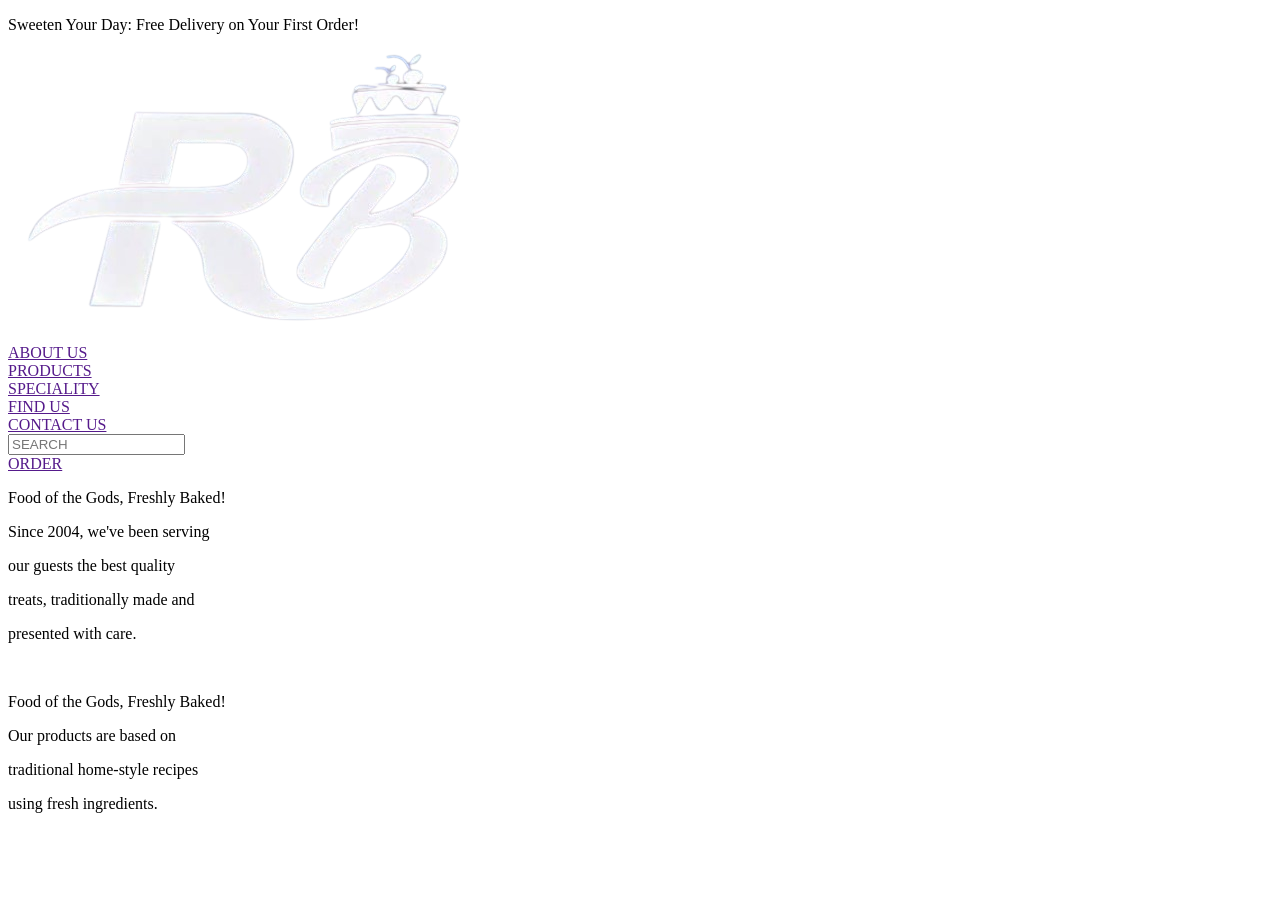
==== index.html @ cd9e99a9 "Add files via upload" ====
<!DOCTYPE html>
<html lang="en">

<head>
    <meta charset="UTF-8">
    <meta name="viewport" content="width=device-width, initial-scale=1.0">
    <link rel="stylesheet" href="./styles_new.css">
    <title>BIG MUGS</title>
</head>

<body>
    <section class="Discount">
        <p>Sweeten Your Day: Free Delivery on Your First Order!</p>
    </section>


    <nav class="Navigation_Bar">
        <div><img src="./Project Media/LOGO.png" alt="Logo" class="Nav_Element_image"></div>

        <div><a href="" class="Nav_Element">ABOUT US</a></div>
        <div><a href="" class="Nav_Element">PRODUCTS</a></div>
        <div><a href="" class="Nav_Element">SPECIALITY</a></div>
        <div><a href="" class="Nav_Element">FIND US</a></div>
        <div><a href="" class="Nav_Element">CONTACT US</a></div>


        <div><input type="text" class="Nav_Element_input" placeholder="SEARCH"></div>

        <div><a href="" class="Nav_Element_Order">ORDER</a></div>
    </nav>


    <section class="Content">
        <div class="Content 1">
            <p Content-Heading>Food of the Gods, Freshly Baked!</p>

            <p>Since 2004, we've been serving</p>
            <p> our guests the best quality </p>
            <p>treats, traditionally made and </p>
            <p>presented with care.</p>
        </div>

        <div class="Content">
            <img src="./Project images/Coffee Cup photo.jpg" alt="">
        </div>

        <div class="Content 2">
            <p class="Content-Heading">Food of the Gods, Freshly Baked!</p>

            <p>Our products are based on</p>
            <p> traditional home-style recipes </p>
            <p>using fresh ingredients. </p>

        </div>


    </section>



</body>

</html>
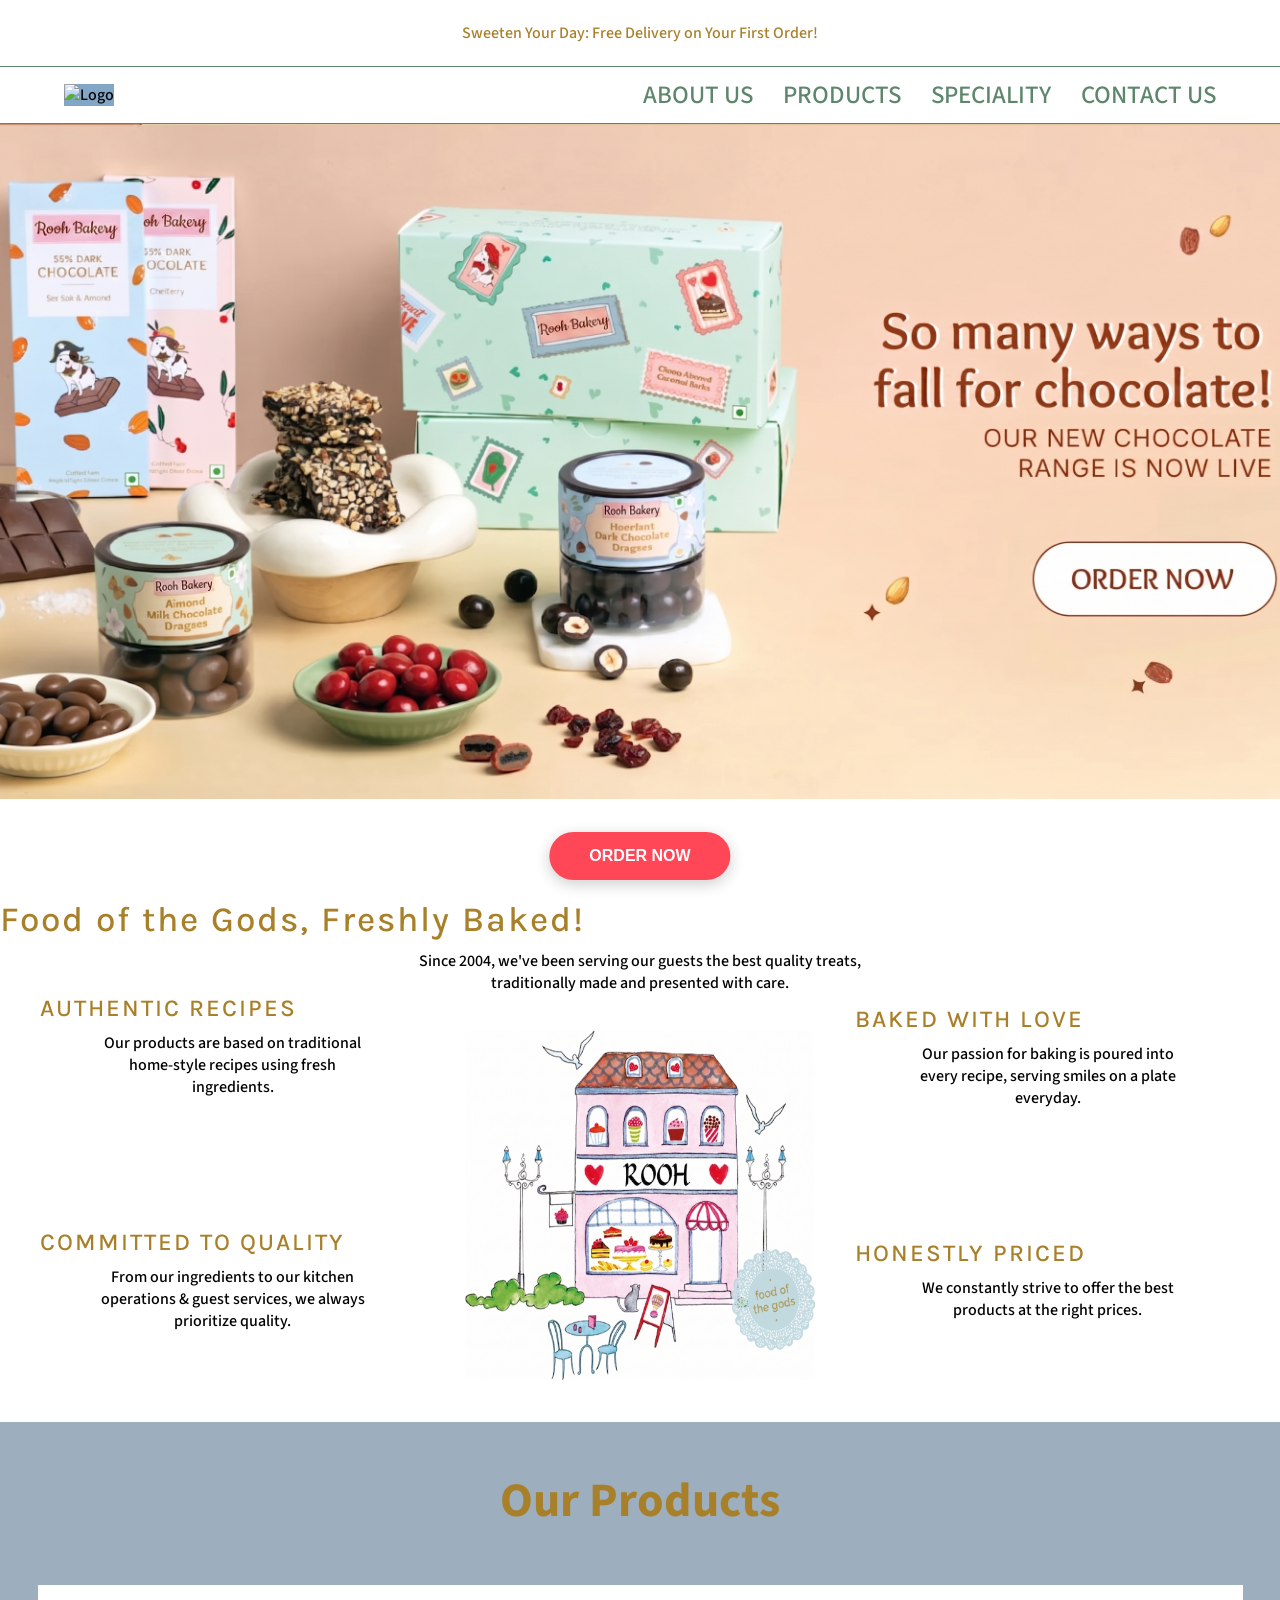
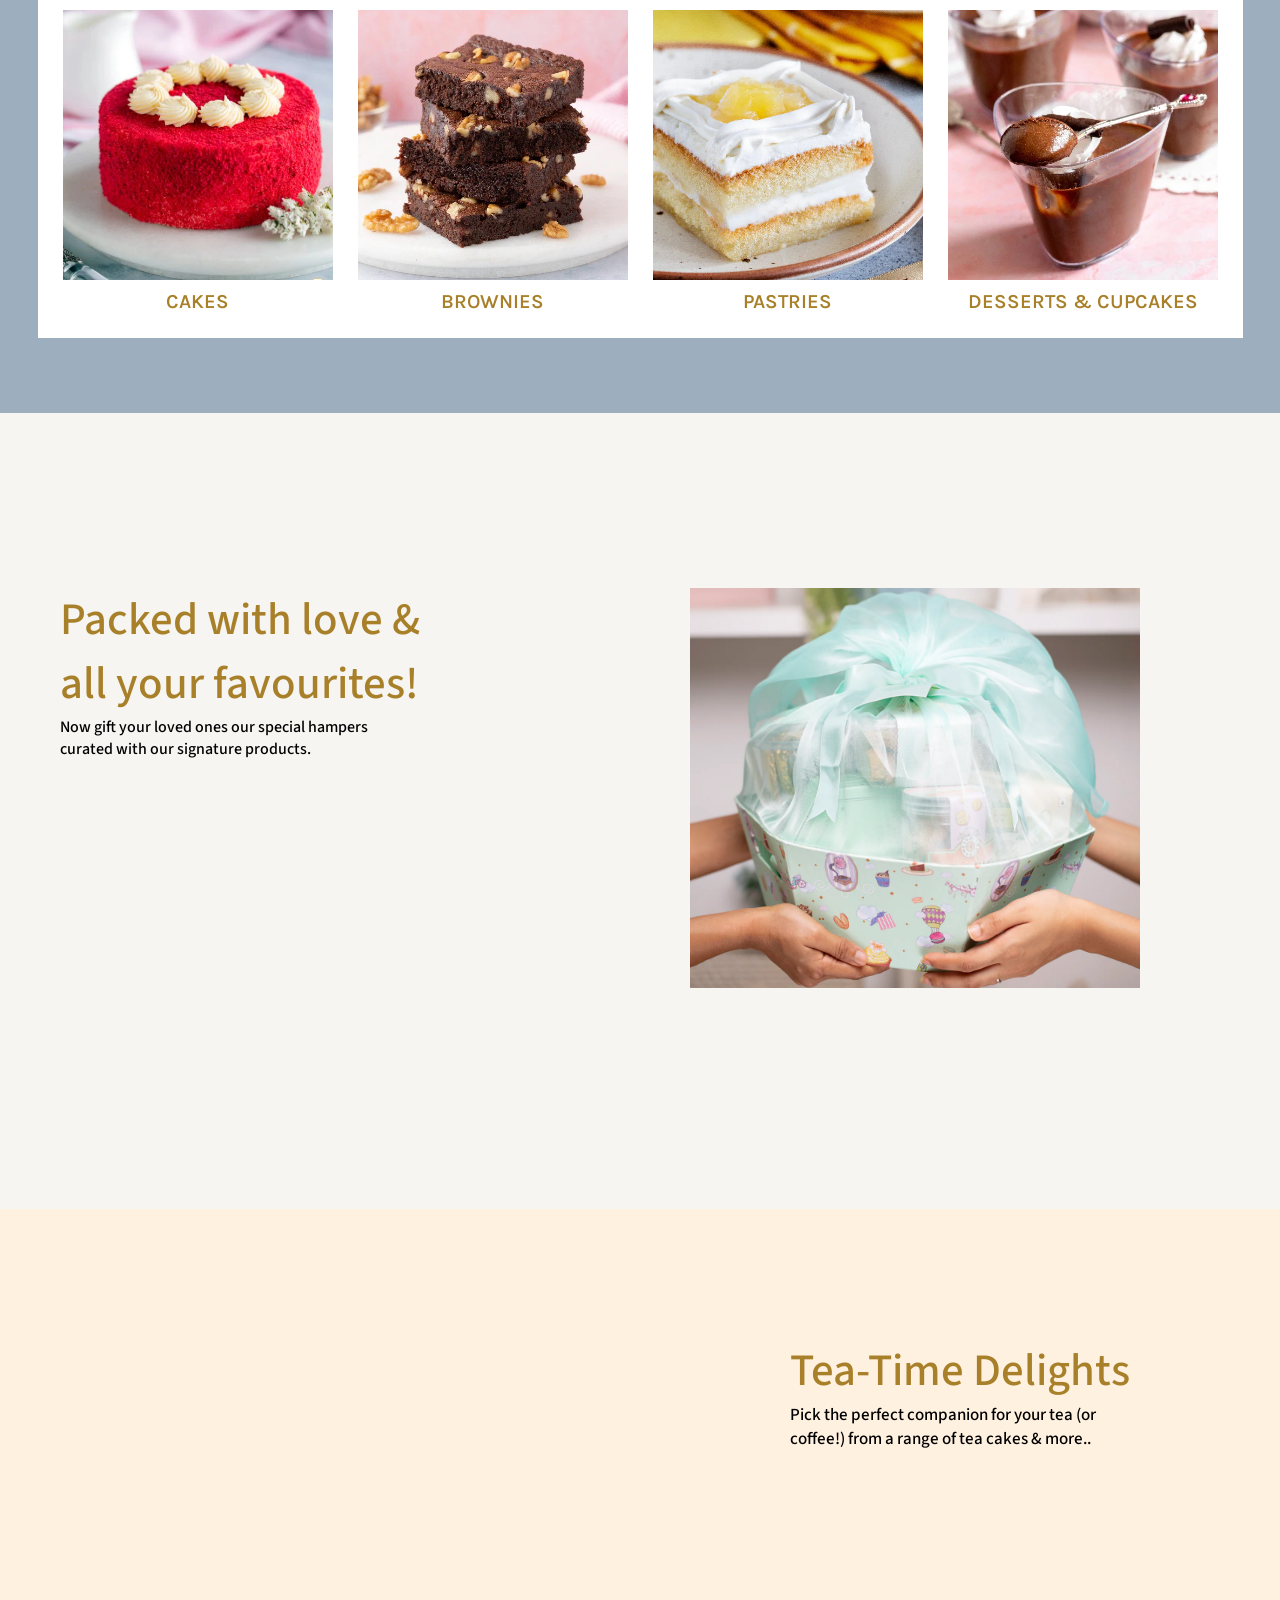
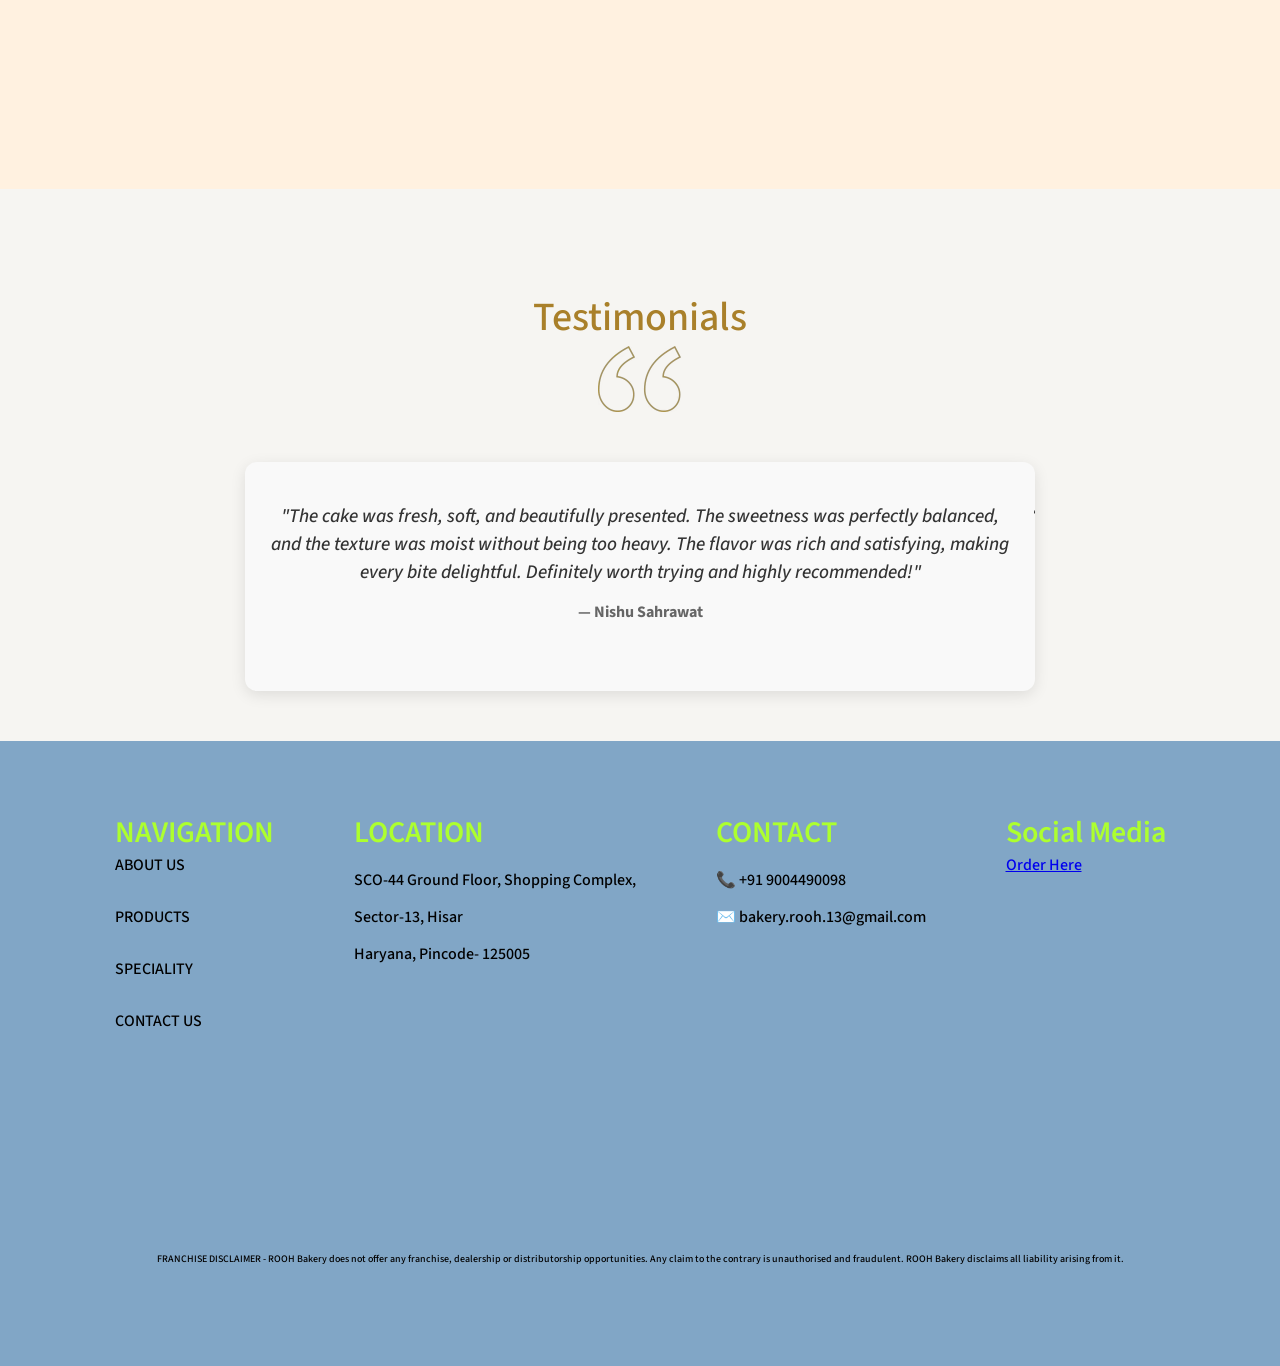
==== commit 7577d1fa: "Add files via upload" ====
--- a/index.html
+++ b/index.html
@@ -4,58 +4,346 @@
 <head>
     <meta charset="UTF-8">
     <meta name="viewport" content="width=device-width, initial-scale=1.0">
-    <link rel="stylesheet" href="./styles_new.css">
-    <title>BIG MUGS</title>
+    <link rel="preconnect" href="https://fonts.googleapis.com">
+    <link rel="preconnect" href="https://fonts.gstatic.com" crossorigin>
+    <link href="https://fonts.googleapis.com/css2?family=Source+Sans+3:ital,wght@0,200..900;1,200..900&display=swap"
+        rel="stylesheet">
+    <link rel="preconnect" href="https://fonts.googleapis.com">
+    <link rel="preconnect" href="https://fonts.gstatic.com" crossorigin>
+    <link
+        href="https://fonts.googleapis.com/css2?family=Karla:ital,wght@0,200..800;1,200..800&family=Source+Sans+3:ital,wght@0,200..900;1,200..900&display=swap"
+        rel="stylesheet">
+    <link rel="stylesheet" href="./styles.css">
+    <link rel="stylesheet" href="./Products.css">
+    <link rel="stylesheet" href="./Speciality Cakes.css">
+    <title>ROOH BAKERY</title>
 </head>
 
 <body>
     <section class="Discount">
-        <p>Sweeten Your Day: Free Delivery on Your First Order!</p>
-    </section>
+        <p class="Discount">Sweeten Your Day: Free Delivery on Your First Order!</p>
+    </section>
+
+    <section class="Order-Now-Button">
+        <a href="http://wa.me/919004490098" class="Order-Now-Button-link">ORDER NOW</a>
+    </section>
+
+    
 
 
     <nav class="Navigation_Bar">
-        <div><img src="./Project Media/LOGO.png" alt="Logo" class="Nav_Element_image"></div>
-
-        <div><a href="" class="Nav_Element">ABOUT US</a></div>
-        <div><a href="" class="Nav_Element">PRODUCTS</a></div>
-        <div><a href="" class="Nav_Element">SPECIALITY</a></div>
-        <div><a href="" class="Nav_Element">FIND US</a></div>
-        <div><a href="" class="Nav_Element">CONTACT US</a></div>
-
-
-        <div><input type="text" class="Nav_Element_input" placeholder="SEARCH"></div>
-
-        <div><a href="" class="Nav_Element_Order">ORDER</a></div>
+        <div>
+            <img src="./Project Media/LOGO.png" alt="Logo" class="Nav_Element_image">
+        </div>
+
+        <div class="Nav_Bar_Components">
+            <div><a href="./About.html" class="Nav_Element" id="About_Us">ABOUT US</a></div>
+            <div><a href="./Products.html" class="Nav_Element">PRODUCTS</a></div>
+            <div><a href="./Speciality Cakes.html" class="Nav_Element">SPECIALITY</a></div>
+            <div><a href="./Contact Us.html" class="Nav_Element">CONTACT US</a></div>
+        </div>
     </nav>
 
 
-    <section class="Content">
-        <div class="Content 1">
-            <p Content-Heading>Food of the Gods, Freshly Baked!</p>
-
-            <p>Since 2004, we've been serving</p>
-            <p> our guests the best quality </p>
-            <p>treats, traditionally made and </p>
-            <p>presented with care.</p>
-        </div>
-
-        <div class="Content">
-            <img src="./Project images/Coffee Cup photo.jpg" alt="">
-        </div>
-
-        <div class="Content 2">
-            <p class="Content-Heading">Food of the Gods, Freshly Baked!</p>
-
-            <p>Our products are based on</p>
-            <p> traditional home-style recipes </p>
-            <p>using fresh ingredients. </p>
-
-        </div>
-
-
-    </section>
-
+
+
+
+    <div class="carousel">
+        <img src="./Project images/Caraousel Image 1.png" class="active" alt="Slide 1">
+        <img src="./Project images/Carasouel Image 2.png" alt="Slide 2">
+    </div>
+
+
+
+
+
+
+    <section class="Section-About-Us">
+        <div class="Section-Content-1-Item-Flexbox">
+            <div class="Content" id="Content-1">
+                <p class="Content-Heading" id="Content-Heading-1">Food of the Gods, Freshly Baked!</p>
+
+                <p class="Content-text" id="Content-text-1">Since 2004, we've been serving
+                    our guests the best quality
+                    treats, <br>
+                    traditionally made and
+                    presented with care.</p>
+            </div>
+        </div>
+
+
+        <div class="Section-Content-3-Item-Flexbox">
+            <div class="Whole-Content-2">
+                <div class="Content">
+                    <p class="Content-Heading">AUTHENTIC RECIPES</p>
+
+                    <p class="Content-text">Our products are based on
+                        traditional home-style recipes
+                        using fresh ingredients.
+                    </p>
+                </div>
+
+
+
+                <div class="Content">
+                    <p class="Content-Heading">COMMITTED TO QUALITY</p>
+
+                    <p class="Content-text">From our ingredients to our
+                        kitchen operations & guest services,
+                        we always prioritize quality.</p>
+                </div>
+            </div>
+
+            <div class="Whole-Content-image">
+
+                <div class="Content">
+                    <img src="./Project images/ROOH Bakery Animated Image.png" alt="">
+                </div>
+            </div>
+
+
+            <div class="Whole-Content-3">
+                <div class="Content">
+                    <p class="Content-Heading">BAKED WITH LOVE</p>
+
+                    <p class="Content-text">Our passion for baking is poured into
+                        every recipe, serving smiles on a
+                        plate everyday.</p>
+                </div>
+
+
+                <div class="Content">
+                    <p class="Content-Heading">HONESTLY PRICED</p>
+
+                    <p class="Content-text">We constantly strive to offer the best
+                        products at the right prices. </p>
+                </div>
+            </div>
+
+        </div>
+
+    </section>
+
+
+
+
+
+    <section class="Section-Our-Product-Flex">
+
+        <div id="Our-Product-Heading">
+            <h2>Our Products</h2>
+        </div>
+
+        <div class="Our-Product-Flex-Showcase">
+            <div class="Our-Product-Flex-Image-Box">
+                <img src="./Project images/Cake Image.webp" alt="" class="Our-Product-Flex-Image">
+                <p class="Our-Product-Flex-Content">CAKES</p>
+            </div>
+
+            <div class="Our-Product-Flex-Image-Box">
+                <img src="./Project images/Brownies Image.webp" alt="" class="Our-Product-Flex-Image">
+                <p class="Our-Product-Flex-Content">BROWNIES</p>
+            </div>
+
+            <div class="Our-Product-Flex-Image-Box">
+                <img src="./Project images/Pasteries.png" alt="" class="Our-Product-Flex-Image">
+                <p class="Our-Product-Flex-Content">PASTRIES</p>
+            </div>
+
+            <div class="Our-Product-Flex-Image-Box">
+                <img src="./Project images/Desserts and Cup cakes.webp" alt="" class="Our-Product-Flex-Image">
+                <p class="Our-Product-Flex-Content">DESSERTS & CUPCAKES</p>
+            </div>
+
+        </div>
+
+    </section>
+
+
+
+
+    <section class="Page-Content" id="Page-Content-1">
+        <div class="Page-Content-Text">
+            <p class="Page-Content-Text-Heading">Packed with love & <br>
+                all your favourites!</p>
+            <p class="Page-Content-Text-Content">Now gift your loved ones our special hampers <br>
+                curated with our signature products.</p>
+        </div>
+
+        <div>
+            <img src="./Project images/Gift Hamper.webp" alt="" class="Page-Content-Image">
+
+        </div>
+
+    </section>
+
+
+
+
+    <section class="Page-Content" id="Page-Content-2">
+
+        <div class="slideshow">
+            <img src="./Project images/Brownies Image.webp" alt="Picture 1">
+            <img src="./Project images/Pasteries.png" alt="Picture 2">
+            <img src="./Project images/Desserts and Cup cakes.webp" alt="Picture 3">
+            <img src="./Project images/Cake Image.webp" alt="Picture 4">
+        </div>
+
+
+        <div class="Page-Content-Text">
+            <p class="Page-Content-Text-Heading" id="Page-Content-Text-Heading-2">Tea-Time Delights</p>
+            <p class="Page-Content-Text-Content" id="Page-Content-Text-Content-2">Pick the perfect companion for your
+                tea (or <br>
+                coffee!) from a range of
+                tea cakes & more..</p>
+        </div>
+
+    </section>
+
+
+
+
+
+
+
+    <section class="Testimonials">
+        <div class="Testimonials-Heading">
+            <p>Testimonials</p>
+        </div>
+        <div class="Testimonials-Sticker">
+            <img src="./Project images/testimonila-quote.avif" alt="">
+        </div>
+
+
+        <div class="testimonial-container">
+            <div class="testimonial-track">
+                <div class="testimonial-slide">
+                    <p class="quote">"The cake was fresh, soft, and beautifully presented. The sweetness was perfectly
+                        balanced, and the texture was moist without being too heavy. The flavor was rich and satisfying,
+                        making every bite delightful. Definitely worth trying and highly recommended!"</p>
+                    <p class="author">— Nishu Sahrawat</p>
+                </div>
+                <div class="testimonial-slide">
+                    <p class="quote">“Cake and flowers bilkul perfect the! 🎂 Taste fresh aur balanced tha – na zyada
+                        meetha na kam. Design exactly waise hi banaya jaise maine bola tha, even details bhi bahut clean
+                        thi. Delivery time par hui aur packing bhi safe thi.
+                        Special day ko aur bhi special bana diya ❤️ Definitely dobara yahin se order karungi. Highly
+                        recommended!”</p>
+                    <p class="author">— Rinku Poonia</p>
+                </div>
+                <div class="testimonial-slide">
+                    <p class="quote">"Absolutely loved this bakery! The cakes are incredibly fresh, beautifully
+                        decorated, and full of flavor. The staff is friendly and helpful, Highly recommend for
+                        birthdays, celebrations, or just a sweet treat."</p>
+                    <p class="author">— Shubham</p>
+                </div>
+            </div>
+        </div>
+
+    </section>
+
+
+
+
+
+
+
+
+
+
+
+
+
+
+
+    <footer class="Section-Contact">
+        <div class="Section-Contact-Details">
+
+            <div>
+                <nav class="Navigation-Bar-Last">
+                    <p class="Nav-Last-Headings">NAVIGATION</p>
+                    <div><a href="./About.html" class="Nav-Element-Last" id="About_Us">ABOUT US</a></div>
+                    <div><a href="./Products.html" class="Nav-Element-Last">PRODUCTS</a></div>
+                    <div><a href="./Speciality Cakes.html" class="Nav-Element-Last">SPECIALITY</a></div>
+                    <div><a href="./Contact Us.html" class="Nav-Element-Last">CONTACT US</a></div>
+                </nav>
+            </div>
+
+
+            <div class="Contact-Address">
+                <p class="Nav-Last-Headings">LOCATION</p>
+
+                <p>SCO-44 Ground Floor, Shopping Complex,</p>
+                <p>Sector-13, Hisar</p>
+                <p> Haryana, Pincode- 125005</p>
+            </div>
+
+            <div class="Contact-Details">
+                <p class="Nav-Last-Headings">CONTACT</p>
+
+                <p>📞 +91 9004490098</p>
+                <p>✉️ bakery.rooh.13@gmail.com</p>
+            </div>
+
+            <div class="Contact-Social-Media-Links">
+                <p class="Nav-Last-Headings">Social Media</p>
+
+
+                <a href="http://wa.me/919004490098">Order Here</a>
+
+            </div>
+        </div>
+
+        <div class="Franchise-Disclaimer">
+            <p>FRANCHISE DISCLAIMER - ROOH Bakery does not offer any franchise, dealership or distributorship
+                opportunities. Any claim to the contrary is unauthorised and fraudulent. ROOH Bakery disclaims all
+                liability arising from it.</p>
+        </div>
+
+    </footer>
+
+
+
+
+
+
+
+
+
+    <script>
+        // --- Image Carousel Logic ---
+        const imageSlides = document.querySelectorAll('.carousel img');
+        let currentImgIndex = 0;
+        const imgIntervalTime = 4000;
+
+        setInterval(() => {
+            imageSlides[currentImgIndex].classList.remove('active');
+            currentImgIndex = (currentImgIndex + 1) % imageSlides.length;
+            imageSlides[currentImgIndex].classList.add('active');
+        }, imgIntervalTime);
+
+
+        // --- Testimonials Logic ---
+        const testimonialTrack = document.querySelector('.testimonial-track');
+        const testimonialSlides = document.querySelectorAll('.testimonial-slide'); // Renamed from 'slides'
+        let testimonialIndex = 0; // Renamed from 'index'
+
+        function nextTestimonial() {
+            testimonialIndex++;
+
+            // If we reach the end, reset to the first slide
+            if (testimonialIndex >= testimonialSlides.length) {
+                testimonialIndex = 0;
+            }
+
+            // Move the track by the width of one slide
+            const offset = -testimonialIndex * 100;
+            testimonialTrack.style.transform = `translateX(${offset}%)`;
+        }
+
+        // Set the interval (3000ms = 3 seconds)
+        setInterval(nextTestimonial, 3000);
+    </script>
 
 
 </body>
--- a/styles.css
+++ b/styles.css
@@ -0,0 +1,626 @@
+html {
+	font-family: "Source Sans 3", sans-serif;
+	font-optical-sizing: auto;
+	font-weight: 500;
+	font-style: normal;
+	background-color: #f6f5f2;
+	overflow-x: hidden;
+	max-width: 100vw;
+}
+
+body {
+	height: 100vh;
+	margin: 0;
+	background-color: #f6f5f2;
+}
+
+.Discount {
+	display: flex;
+	justify-content: center;
+	font-size: medium;
+	padding: 3px 15px;
+	color: #a9802a;
+	background-color: #ffffff;
+}
+
+.Navigation_Bar {
+	display: flex;
+	flex-direction: row;
+    justify-content: space-between;
+    align-items: center;
+    background-color: #FFFFFF;
+    padding: 10px 5%;
+    border-bottom: 1px solid #5d866c;
+    border-top: 1px solid #5d866c;
+    position: sticky;
+    top: 30px;
+    z-index: 1000;
+}
+
+.Nav_Bar_Components {
+	display: flex;
+	flex-direction: row;
+	justify-content: flex-end;
+	align-content: center;
+}
+
+.Nav_Element_image {
+	height: 80px;
+	width: 200px;
+	background-color: #81a6c6;
+}
+
+.Nav_Element {
+	text-decoration: none;
+	color: #5d866c;
+	font-size: 25px;
+	margin-left: 30px;
+	justify-self: flex-end;
+	align-content: center;
+}
+
+.Nav_Element:hover {
+    color: #a9802a;
+    text-decoration:  1px solid #a9802a ;
+}
+
+/* .Navigation_Bar {
+    display: grid;
+    grid-template-rows: 1;
+    grid-template-columns: 15% 30% 10% 10% 10% 10% 15%;
+    grid-template-areas: 
+    "LOGO NAV_ELEMENTS Nav_Element_input Nav_Element_order";
+    gap: 1em;
+    position: sticky;
+    align-items: center;
+   
+    border-top: 1px Solid #17746e;
+    border-bottom: 1px solid #17746e;
+    background-color: #FFFFFF;
+ 
+    position: sticky;
+    z-index: 1000;
+    top: 0; 
+} 
+
+
+
+.Nav_Element_image {
+    grid-area: 'LOGO';
+    height: 100%;
+    width: 100%;
+    cursor: pointer;
+    background-color: #81A6C6;
+    width: 100%;    
+}
+
+.Nav_Element#About_Us {
+    justify-self: flex-end;    
+}
+
+
+.Nav_Element {
+    grid-area: 'Nav_Element_input';
+}
+
+.Nav_Element {
+    display: flex;
+    flex-direction: row;
+    font: bold;
+    cursor: pointer;
+    text-decoration: none;
+    color: #17746e;
+    justify-items:end;
+
+}
+
+.Nav_Element_order {
+    grid-area: 'Nav_Element_order';
+    text-decoration: none;
+    border-radius: 20px;
+}
+.Nav_Element:hover {
+    color: #5D866C;
+    text-decoration: underline #5D866C;    
+}
+
+.Nav_Element_input {
+    width: 30px;
+} */
+
+.carousel {
+	position: relative;
+	width: 100%; /* adjust size */
+	height: 75%;
+	overflow: hidden;
+	margin: auto;
+}
+.carousel img {
+	position: absolute;
+	width: 100%;
+	height: 100%;
+	object-fit: cover;
+	opacity: 0;
+	transition: opacity 1s ease-in-out;
+}
+.carousel img.active {
+	opacity: 1;
+}
+
+
+.Content-Heading {
+	color: #17746e;
+	font-size: x-large;
+	font-weight: 500;
+}
+
+.Section-Our-Product-Flex {
+	display: flex;
+	flex-direction: column;
+	align-items: center;
+	padding: 5px;
+	background-color: #9dafbe;
+}
+
+#Our-Product-Heading {
+	display: flex;
+	flex-direction: row;
+	justify-content: center;
+	font-size: xx-large;
+	color: #a9802a;
+	margin-bottom: 10px;
+	font-weight: 200;
+}
+
+.Our-Product-Flex-Showcase {
+	display: flex;
+	flex-wrap: wrap;
+	flex-direction: row;
+	justify-content: center;
+	gap: 25px;
+	margin-bottom: 70px;
+	background-color: #ffffff;
+	padding: 25px;
+}
+
+.Our-Product-Flex-Image-Box {
+	display: flex;
+	flex-direction: column;
+	align-items: center;
+	text-align: center;
+	transition: transform 0.3s ease;
+}
+
+.Our-Product-Flex-Image-Box:hover {
+    box-shadow: 0 10px 20px rgba(0, 0, 0, 1);
+    transform: translate(-5px);
+}
+
+.Our-Product-Flex-Image {
+	height: 270px;
+	width: 270px;
+    object-fit: cover;
+    transition: transform 0.5 ease;
+}
+
+.Our-Product-Flex-Image-Box:hover .Our-Product-Flex-Image {
+    transform: scale(1.1); /* Zoom effect on hover */
+}
+
+.Our-Product-Flex-Content {
+	text-align: center;
+	font-size: 20px;
+	margin: 0;
+	padding-top: 10px;
+	color: #a9802a;
+	font-weight: 500;
+	font-family: "Karla", sans-serif;
+	font-optical-sizing: auto;
+	font-weight: 600;
+	font-style: normal;
+}
+
+
+
+
+
+
+
+
+
+
+
+
+
+
+
+
+
+
+
+
+
+
+
+
+
+
+
+
+
+.Section-About-Us {
+	background-color: #ffffff;
+}
+
+.Content img {
+	height: 350px;
+	width: 350px;
+}
+
+.Section-Content-1-Item-Flexbox {
+	display: flex;
+	flex-direction: column;
+	justify-content: center;
+}
+
+.Section-Content-3-Item-Flexbox {
+	display: flex;
+	flex-direction: row;
+    align-items: center;
+    justify-content: center;
+    gap: 40px;
+	padding-top: 80px 10%;
+    max-width: 1200px;
+    margin: 0 auto;
+}
+
+.Content-text {
+	padding: 0px 60px 90px 60px;
+	text-align: center;
+	font-size: 16px;
+}
+
+.Content {
+	justify-items: center;
+}
+
+#Content-Heading-1 {
+	margin-top: 100px;
+	font-size: 35px;
+}
+
+#Content-text-1 {
+	padding-bottom: 0;
+}
+
+.Whole-Content-2, .Whole-Content-3 {
+    flex: 1;
+    display: flex;
+    flex-direction: column;
+    gap: 40px;
+}
+
+.Content-Heading {
+    color: #a9802a;
+    font-family: 'Karla', sans-serif;
+    letter-spacing: 2px;
+    margin-bottom: 10px;
+}
+
+
+
+
+
+
+
+
+
+
+
+
+
+
+
+
+
+
+
+
+
+
+
+.Page-Content {
+	display: flex;
+	flex-direction: row;
+	margin-top: 105px;
+	margin-bottom: 100px;
+	justify-content: space-around;
+	padding: 70px 0;
+	padding-bottom: 110px;
+}
+
+.Page-Content-Image {
+	height: 400px;
+	width: 450px;
+	margin-right: 80px;
+}
+
+.Page-Content-Text-Heading {
+	font-size: 45px;
+	font-weight: 500;
+	color: #a9802a;
+}
+
+.Page-Content-Text-Content {
+	font-size: medium;
+}
+
+#Page-Content-Text-Heading {
+	font-size: 16;
+}
+
+#Page-Content-2 {
+	background-color: #fff1e0;
+}
+
+.slideshow {
+	position: relative;
+	width: 100%;
+	max-width: 450px; /* Adjust to your preference */
+	height: 400px; /* Match your image aspect ratio */
+	margin: auto;
+}
+
+.slideshow img {
+	position: absolute;
+	top: 0;
+	left: 0;
+	width: 100%;
+	height: auto;
+	opacity: 0;
+	animation: cycleImages 12s infinite; /* 4 seconds per image */
+}
+
+/* Staggering the start time for each image */
+.slideshow img:nth-child(1) {
+	animation-delay: 0s;
+}
+.slideshow img:nth-child(2) {
+	animation-delay: 3s;
+}
+.slideshow img:nth-child(3) {
+	animation-delay: 6s;
+}
+.slideshow img:nth-child(4) {
+	animation-delay: 9s;
+}
+
+@keyframes cycleImages {
+	0% {
+		opacity: 0;
+	}
+	5% {
+		opacity: 1;
+	} /* Fade in */
+	25% {
+		opacity: 1;
+	} /* Stay visible */
+	30% {
+		opacity: 0;
+	} /* Fade out */
+	100% {
+		opacity: 0;
+	}
+}
+
+.Page-Content-Text {
+	margin-right: 150px;
+}
+
+#Page-Content-Text-Heading-2 {
+	font-size: 45px;
+	margin-top: 60px;
+}
+
+#Page-Content-Text-Content-2 {
+	font-size: 17px;
+}
+
+
+
+
+
+
+
+
+
+
+
+
+
+
+
+.Testimonials-Heading {
+	font-size: 40px;
+	color: #a9802a;
+	font-weight: 500;
+	text-align: center;
+	margin: 0;
+}
+
+.Testimonials-Sticker {
+	display: flex;
+	flex-direction: row;
+
+	justify-content: center;
+}
+
+.testimonial-container {
+	width: 100%;
+	max-width: 750px;
+	margin: 50px auto;
+	overflow: hidden; /* Hides the slides not in view */
+	border-radius: 12px;
+	background: #f9f9f9;
+	box-shadow: 0 4px 15px rgba(0, 0, 0, 0.1);
+	padding: 40px 20px;
+}
+
+.testimonial-track {
+	display: flex;
+	transition: transform 0.5s ease-in-out;
+}
+
+.testimonial-slide {
+	min-width: 100%; /* Each slide takes full width of container */
+	text-align: center;
+	box-sizing: border-box;
+}
+
+.quote {
+	font-size: 1.2rem;
+	font-style: italic;
+	color: #333;
+	margin-bottom: 15px;
+}
+
+.author {
+	font-weight: bold;
+	color: #666;
+}
+
+.Section-Contact {
+	display: flex;
+	flex-direction: row;
+	justify-content: space-around;
+	flex-wrap: wrap;
+	padding-top: 70px;
+	padding-bottom: 100px;
+}
+
+.Section-Contact {
+	background-color: #81a6c6;
+	color: black;
+	border-top: #ffffff;
+}
+
+.Rooh-Bakery-Logo-Last-Page img {
+	height: 100px;
+	width: 200px;
+	background-color: #81a6c6;
+}
+
+.Franchise-Disclaimer p {
+	font-size: 10px;
+	margin-top: 40px;
+	padding-top: 150px;
+}
+
+.Nav-Element-Last {
+	text-decoration: none;
+	color: black;
+	margin-top: 85px;
+	padding-top: 35px;
+}
+
+.Contact-Address p {
+	margin: 0;
+	padding: 0;
+}
+
+
+
+
+
+
+
+
+
+
+
+
+/* Contact-Us Page */
+
+.contact-container {
+	display: flex;
+	flex-wrap: wrap;
+	max-width: 1000px;
+	margin: 0 auto;
+	padding: 40px 20px;
+	font-family: "Segoe UI", sans-serif;
+	background-color: #f1f8f1;
+}
+
+.contact-form-section,
+.contact-info-section {
+	flex: 1;
+	min-width: 300px;
+	padding: 20px;
+}
+
+.form-row {
+	display: flex;
+	gap: 15px;
+	margin-bottom: 15px;
+}
+
+input,
+select {
+	width: 100%;
+	padding: 12px;
+	border: 1px solid #ddd;
+	border-radius: 4px;
+	background-color: #fcfcfc;
+}
+
+.full-width {
+	margin-bottom: 15px;
+}
+
+.btn-submit {
+	background-color: #4b2c20; /* Theobroma Brown */
+	color: white;
+	padding: 15px 30px;
+	border: none;
+	cursor: pointer;
+	font-weight: bold;
+	width: 100%;
+}
+
+.btn-submit:hover {
+	background-color: #6d4131;
+}
+
+
+
+
+
+
+
+.Order-Now-Button-link {
+  /* Positioning */
+  position: fixed;
+  bottom: 20px;          /* Distance from bottom */
+  left: 50%;             /* Move to horizontal center */
+  transform: translateX(-50%); /* Perfectly center the element */
+  z-index: 999;          /* Keep it above all other content */
+
+  /* Styling */
+  background-color: #ff4757; /* A bright "action" color */
+  color: white;
+  padding: 15px 40px;
+  border-radius: 30px;
+  text-decoration: none;
+  font-weight: bold;
+  font-family: sans-serif;
+  box-shadow: 0 4px 15px rgba(0, 0, 0, 0.2);
+  
+  /* Smooth interaction */
+  transition: transform 0.2s, background-color 0.2s;
+}
+
+.fixed-order-button:hover {
+  background-color: #ff6b81;
+  transform: translateX(-50%) scale(1.05); /* Slight lift on hover */
+}
+
--- a/Products.css
+++ b/Products.css
@@ -0,0 +1,88 @@
+.Header {
+    display: flex;
+    flex-direction: column;
+    margin: 80px 0;
+    margin-top: 0;
+    background-color: #e7ffe7;
+    padding: 125px;
+    padding-bottom: 80px;
+
+}
+
+.Header-Heading {
+    text-align: center;
+    font-size: 40px;
+    color: #a9802a;
+    font-weight: 500;
+}
+
+.Header-Content {
+    text-align: center;
+    font-size: 19px;
+    color: black;
+    padding: 0 120px;
+}
+
+
+
+
+
+
+
+.Section-Product-Grid {
+	padding-bottom: 80px ;
+}
+
+.Item-Grid-Row-Heading {
+	display: flex;
+	flex-direction: row;
+
+	font-weight: 600;
+	font-size: 40px;
+	color: #a9802a;
+	margin-bottom: 40px;
+	padding-left: 28px;
+}
+
+
+
+.Item-Grid {
+	display: grid;
+	grid-template-columns: 1fr 1fr 1fr 1fr;
+	grid-template-columns: auto;
+	margin: 30px 0px 0px 0px;
+}
+
+.Item-Grid-Row {
+	display: flex;
+	flex-direction: row;
+	gap: 1.5em;
+	max-width: 100vw;
+	justify-content: space-around;
+	margin-bottom: 50px;
+}
+
+.Item-Grid-Row-Item {
+	display: flex;
+	flex-direction: column;
+}
+
+.Item-Grid-Row-Item-Content {
+	color: #a9802a;
+	align-self: center;
+	font-size: 20px;
+	margin-top: 8px;
+}
+
+.Item-Grid-Row-Item img {
+	height: 270px;
+	width: 270px;
+	border-radius: 20px;
+}
+
+#Item-Grid-Row-2 {
+    justify-content: flex-start;
+    padding-left: 15px;
+    gap: 50px;
+}
+
--- a/Speciality Cakes.css
+++ b/Speciality Cakes.css
@@ -0,0 +1,116 @@
+.Speciality-Content {
+    display: flex;
+    flex-direction: column;
+    background-color: rgb(250, 218, 223);
+
+
+
+}
+
+.Speciality-Content-Heading {
+    text-align: center;
+    margin: 50px;
+    color: #a9802a;
+    font-size: 35px;
+    font-weight: 500;
+    font-optical-sizing: auto;
+    margin: 0;
+}
+
+.Speciality-Content-Text {
+    max-width: 800px;
+    margin: 20px auto;
+    line-height: 1.6;
+    font-family: 'georgia', serif;
+    color: #444;
+    text-align: center;
+    padding: 0 250px;
+    font-size: 17px;
+    padding-bottom: 60px;
+
+
+}
+
+.Speciality-Content-image {
+    width: 100%;
+}
+
+#Speciality-Content-Heading-1 {
+    padding-top: 50px;
+}
+
+#Speciality-Content-Text-1 {
+    padding-bottom: 180px;
+}
+
+#Speciality-Content-2 {
+    background-color: #d7ecfd;
+}
+
+#Speciality-Content-Heading-2 {
+    padding-top: 60px;
+    padding-bottom: 30px;
+}
+
+#Speciality-Content-Text-2 p {
+    padding: 0;
+    margin: 0;
+    text-align: center;
+}
+
+/* .Item-Grid-Row {
+    display: grid;
+    grid-template-columns: repeat(auto-fit, minmax(300px, 1fr));
+    gap: 30px;
+    width: 90%;
+    max-width: 1200px;
+    margin-top: 50px;
+}
+
+.Item-Grid-Row-Item {
+    overflow: hidden;
+    border-radius: 15px; 
+    box-shadow: 0 10px 20px rgba(0,0,0,0.1);
+    background: white;
+    transition: transform 0.3s ease;
+}
+
+.Item-Grid-Row-Item img {
+    width: 100%;
+    height: 300px;
+    object-fit: cover; 
+    display: block;
+} */
+
+
+
+.Section-Contact-Details {
+    display: flex;
+    flex-direction: row;
+    gap: 80px;
+    text-align:start;
+}
+
+.Navigation-Bar-Last div {
+    padding-bottom: 30px;
+    margin: 0;
+}
+
+div p {
+    margin: 0;
+}
+
+.Contact-Address p {
+    padding-bottom: 15px;
+}
+
+.Contact-Details p {
+    margin: 0;
+    padding-bottom: 15px;
+}
+
+.Nav-Last-Headings {
+    font-size: 30px;
+    color: greenyellow;
+    font-weight: 600;
+}
